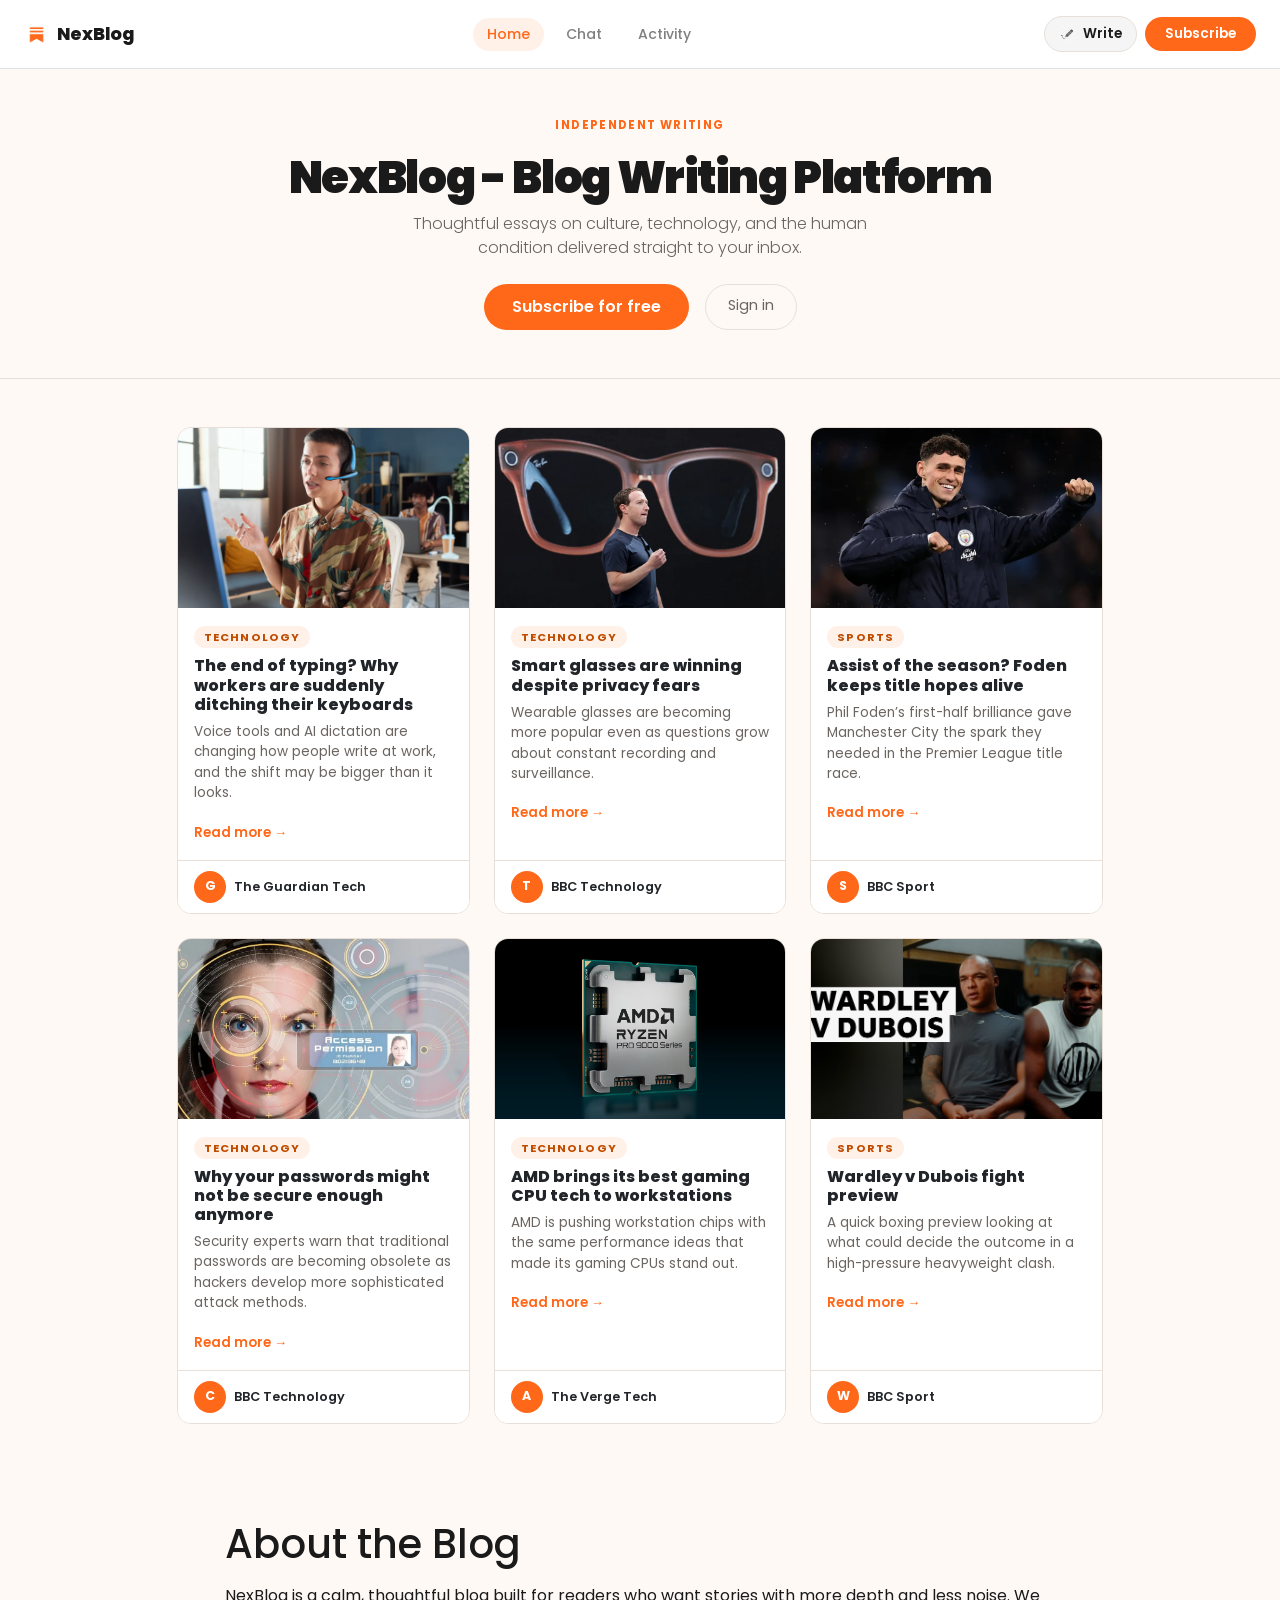
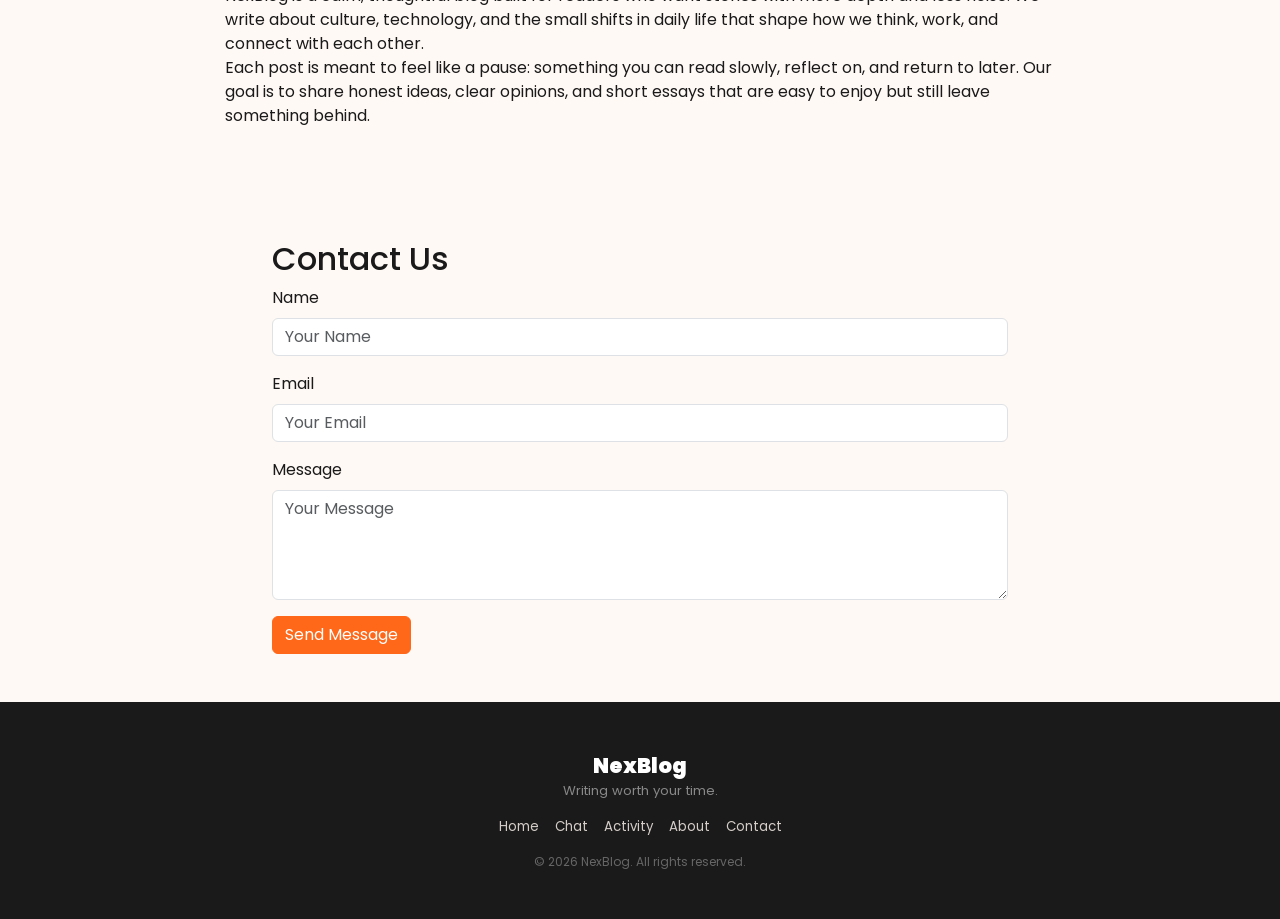
==== index.html @ 6709c3b9 "Add week-2 blog page files" ====
<!DOCTYPE html>
<html lang="en">
<head>
  <meta charset="UTF-8"/>
  <meta name="viewport" content="width=device-width, initial-scale=1.0"/>
  <meta name="description" content="NexBlog is a modern blog platform focused on technology, culture, and thoughtful writing.">
  <link rel="canonical" href="https://amarshaik.github.io/Blog/">
  <title>NexBlog — Blog</title>
  <link rel="icon" href="nexblog-logo.png">
  <link href="https://cdn.jsdelivr.net/npm/bootstrap@5.3.3/dist/css/bootstrap.min.css" rel="stylesheet"/>
  <link rel="stylesheet" href="style.css" />
</head>
<body>
  <nav class="navbar bg-white border-bottom site-nav px-4 py-3 d-flex justify-content-between align-items-center">
    <a href="index.html" class="d-flex align-items-center gap-2 text-decoration-none">
      <img loading="lazy" src="nexblog-logo.png" alt="Logo" class="logo-img" />
      <span class="logo-text">NexBlog</span>
    </a>
    <div class="d-flex gap-2">
      <a href="index.html" class="nav-link active">Home</a>
      <a href="chat.html" class="nav-link">Chat</a>
      <a href="activity.html" class="nav-link">Activity</a>
    </div>
    <div class="d-flex gap-2 align-items-center">
      <a href="index.html" class="btn-write d-flex align-items-center gap-2">
        <img loading="lazy" src="write-icon.jpg" alt="Write" class="btn-icon"/>
        Write
      </a>
      <a href="index.html#contact" class="btn-subscribe">Subscribe</a>
    </div>
  </nav>
  <header class="blog-header text-center py-5">
    <p class="header-tag">INDEPENDENT WRITING</p>
    <h1 class="header-title">NexBlog - Blog Writing Platform </h1>
    <p class="header-desc mx-auto">Thoughtful essays on culture, technology, and the human condition delivered straight to your inbox.</p>
    <div class="d-flex justify-content-center gap-3 mt-4">
      <a href="index.html#contact" class="btn-subscribe-lg">Subscribe for free</a>
      <a href="chat.html" class="btn-signin">Sign in</a>
    </div>
  </header>
  <div class="container py-5">
    <div class="row justify-content-center">
      <div class="col-12 col-xl-10">
        <div class="row row-cols-1 row-cols-md-2 row-cols-lg-3 g-4">
          <div class="col">
            <div class="card post-card h-100">
              <img loading="lazy" src="blog1.avif" class="card-img-top post-image" alt="Voice typing technology">
              <div class="card-body">
                <span class="card-category">TECHNOLOGY</span>
                <h5 class="card-title mt-2">The end of typing? Why workers are suddenly ditching their keyboards</h5>
                <p class="card-text">Voice tools and AI dictation are changing how people write at work, and the shift may be bigger than it looks.</p>
                <a href="https://www.theguardian.com/technology" class="read-more" target="_blank" rel="noopener noreferrer">Read more →</a>
              </div>
              <div class="card-footer d-flex align-items-center gap-2">
                <div class="author-avatar">G</div>
                <div>
                  <div class="author-name">The Guardian Tech</div>
                </div>
              </div>
            </div>
          </div>
          <div class="col">
            <div class="card post-card h-100">
              <img loading="lazy" src="blog2.webp" class="card-img-top post-image" alt="Technology">
              <div class="card-body">
                <span class="card-category">TECHNOLOGY</span>
                <h5 class="card-title mt-2">Smart glasses are winning despite privacy fears</h5>
                <p class="card-text">Wearable glasses are becoming more popular even as questions grow about constant recording and surveillance.</p>
                <a href="https://www.bbc.com/news/articles/cj37z8357e5o" class="read-more" target="_blank" rel="noopener noreferrer">Read more →</a>
              </div>
              <div class="card-footer d-flex align-items-center gap-2">
                <div class="author-avatar">T</div>
                <div>
                  <div class="author-name">BBC Technology</div>                </div>
              </div>
            </div>
          </div>
          <div class="col">
            <div class="card post-card h-100">
              <img loading="lazy" src="blog3.webp" class="card-img-top post-image" alt="Phil Foden">
              <div class="card-body">
                <span class="card-category">SPORTS</span>
                <h5 class="card-title mt-2">Assist of the season? Foden keeps title hopes alive</h5>
                <p class="card-text">Phil Foden’s first-half brilliance gave Manchester City the spark they needed in the Premier League title race.</p>
                <a href="https://www.bbc.com/sport/football/articles/cdxp0le9k1qo" class="read-more" target="_blank" rel="noopener noreferrer">Read more →</a>
              </div>
              <div class="card-footer d-flex align-items-center gap-2">
                <div class="author-avatar">S</div>
                <div>
                  <div class="author-name">BBC Sport</div>
                </div>
              </div>
            </div>
          </div>
          <div class="col">
            <div class="card post-card h-100">
              <img loading="lazy" src="blog4.webp" class="card-img-top post-image" alt="Cybersecurity threats">
              <div class="card-body">
                <span class="card-category">TECHNOLOGY</span>
                <h5 class="card-title mt-2">Why your passwords might not be secure enough anymore</h5>
                <p class="card-text">Security experts warn that traditional passwords are becoming obsolete as hackers develop more sophisticated attack methods.</p>
                <a href="https://www.bbc.com/news/articles/c8j4x7d2l9n0" class="read-more" target="_blank" rel="noopener noreferrer">Read more →</a>
              </div>
              <div class="card-footer d-flex align-items-center gap-2">
                <div class="author-avatar">C</div>
                <div>
                  <div class="author-name">BBC Technology</div>
                </div>
              </div>
            </div>
          </div>
          <div class="col">
            <div class="card post-card h-100">
              <img loading="lazy" src="blog5.avif" class="card-img-top post-image" alt="AMD Ryzen Pro">
              <div class="card-body">
                <span class="card-category">TECHNOLOGY</span>
                <h5 class="card-title mt-2">AMD brings its best gaming CPU tech to workstations</h5>
                <p class="card-text">AMD is pushing workstation chips with the same performance ideas that made its gaming CPUs stand out.</p>
                <a href="https://www.theverge.com/tech" class="read-more" target="_blank" rel="noopener noreferrer">Read more →</a>
              </div>
              <div class="card-footer d-flex align-items-center gap-2">
                <div class="author-avatar">A</div>
                <div>
                  <div class="author-name">The Verge Tech</div>
                </div>
              </div>
            </div>
          </div>
          <div class="col">
            <div class="card post-card h-100">
              <img loading="lazy" src="blog6.jpg" class="card-img-top post-image" alt="Boxing preview">
              <div class="card-body">
                <span class="card-category">SPORTS</span>
                <h5 class="card-title mt-2">Wardley v Dubois fight preview</h5>
                <p class="card-text">A quick boxing preview looking at what could decide the outcome in a high-pressure heavyweight clash.</p>
                <a href="https://www.bbc.com/sport/boxing/videos/cdjpyp2d7n1o" class="read-more" target="_blank" rel="noopener noreferrer">Read more →</a>
              </div>
              <div class="card-footer d-flex align-items-center gap-2">
                <div class="author-avatar">W</div>
                <div>
                  <div class="author-name">BBC Sport</div>
                </div>
              </div>
            </div>
          </div>
        </div>
      </div>
    </div>
  </div>
    <section id="about">
      <div class="container py-5">
        <div class="row justify-content-center">
          <div class="col-12 col-lg-9">
            <h1>About the Blog</h1>
            <p class="para mt-3">NexBlog is a calm, thoughtful blog built for readers who want stories with more depth and less noise. We write about culture, technology, and the small shifts in daily life that shape how we think, work, and connect with each other.<br>
            Each post is meant to feel like a pause: something you can read slowly, reflect on, and return to later. Our goal is to share honest ideas, clear opinions, and short essays that are easy to enjoy but still leave something behind.</p>
          </div>
        </div>
      </div>
    </section>
    <section id="contact">
      <div class="container py-5">
        <div class="row justify-content-center">
          <div class="col-12 col-lg-8">
            <h2>Contact Us</h2>
            <form>
              <div class="mb-3">
                <label for="name" class="form-label">Name</label>
                <input type="text" class="form-control" id="name" placeholder="Your Name">
              </div>
              <div class="mb-3">
                <label for="email" class="form-label">Email</label>
                <input type="email" class="form-control" id="email" placeholder="Your Email">
              </div>
              <div class="mb-3">
                <label for="message" class="form-label">Message</label>
                <textarea class="form-control" id="message" rows="4" placeholder="Your Message"></textarea>
              </div>
              <button type="submit" class="btn btn-orange">Send Message</button>
            </form>
          </div>
        </div>
      </div>
    </section>
  <footer class="site-footer text-center py-5">
    <div class="footer-logo">NexBlog</div>
    <p class="footer-tagline">Writing worth your time.</p>
    <div class="d-flex justify-content-center gap-3 flex-wrap my-3">
      <a href="index.html" class="footer-link">Home</a>
      <a href="chat.html" class="footer-link">Chat</a>
      <a href="activity.html" class="footer-link">Activity</a>
      <a href="#about" class="footer-link">About</a>
      <a href="#contact" class="footer-link">Contact</a>
    </div>
    <p class="footer-copy">© 2026 NexBlog. All rights reserved.</p>
  </footer>
  <script src="https://cdn.jsdelivr.net/npm/bootstrap@5.3.3/dist/js/bootstrap.bundle.min.js"></script>
</body>
</html>
---- style.css ----
@import url('https://fonts.googleapis.com/css2?family=Martel+Sans:wght@200;300;400;600;700;800;900&family=Poppins:ital,wght@0,100;0,200;0,300;0,400;0,500;0,600;0,700;0,800;0,900;1,100;1,200;1,300;1,400;1,500;1,600;1,700;1,800;1,900&display=swap');
body{
  font-family:"Poppins",sans-serif;
  background-color:rgb(255, 249, 245);
  color:#1a1a1a;
}
.logo-img{
  width:25px;
  height:auto;
}
.logo-text{
  font-family:"Poppins",sans-serif;
  font-weight:800;
  font-size:1.1rem;
  color:#1a1a1a;
}
.nav-link{
  font-size:.88rem;
  font-weight:500;
  color: gray;
  padding:6px 14px;
  border-radius:20px;
  text-decoration:none;
}
.nav-link:hover,
.nav-link.active{
  background-color:#fff0e8;
  color:rgb(255, 103, 25);
}
.btn-subscribe{
  background-color:rgb(255, 103, 25);
  color:#fff;
  font-size:.85rem;
  font-weight:600;
  padding:7px 20px;
  border-radius:20px;
  text-decoration:none;
}
.btn-subscribe:hover{
  background-color:#e05510;
  color:#fff;
}
.btn-write{
  display:inline-flex;
  align-items:center;
  gap:8px;
  background-color:#f5f5f5;
  border:1px solid rgb(232, 224, 216);
  color:#1a1a1a;
  font-size:.85rem;
  font-weight:600;
  padding:7px 14px;
  border-radius:20px;
  text-decoration:none;
  transition:all 0.3s ease;
}
.btn-write:hover{
  background-color:rgb(255, 103, 25);
  border-color:rgb(255, 103, 25);
  color:#fff;
}

.btn-icon{
  width:16px;
  height:16px;
  object-fit:contain;
  display:block;
}
.blog-header{
  background-color:rgb(255, 249, 245);
  border-bottom:1px solid rgb(232, 224, 216);
}
.site-nav{
  position:sticky;
  top:0;
  z-index:1020;
}
.header-tag{
  font-size:.72rem;
  font-weight:700;
  letter-spacing:.12em;
  color:rgb(255, 103, 25);
}
.header-title{
  font-family:"Poppins",sans-serif;
  font-weight:900;
  font-size:2.8rem;
  letter-spacing:-.03em;
}
.header-desc{
  font-size:1rem;
  font-weight:300;
  color:rgb(107, 101, 97);
  max-width:520px;
}
.header-meta{
  font-size:.82rem;
  color:rgb(107, 101, 97);
}
.btn-subscribe-lg{
  background-color:rgb(255, 103, 25);
  color:#fff;
  font-weight:600;
  padding:11px 28px;
  border-radius:24px;
  text-decoration:none;
}
.btn-subscribe-lg:hover{
  background-color:#e05510;
  color:#fff;
}
.btn-signin{
  border:1.5px solid rgb(232, 224, 216);
  color:rgb(107, 101, 97);
  padding:10px 22px;
  border-radius:24px;
  text-decoration:none;
  font-size:.9rem;
}
.btn-signin:hover{
  border-color:rgb(255, 103, 25);
  color:rgb(255, 103, 25);
}
.btn-orange{
  background-color:rgb(255, 103, 25);
  border-color:rgb(255, 103, 25);
  color:#fff;
}
.btn-orange:hover{
  background-color:#e05510;
  border-color:#e05510;
  color:#fff;
}
.post-card{
  border:1px solid rgb(232, 224, 216);
  border-radius:14px;
  overflow:hidden;
  background-color:#fff;
  transition:transform .2s ease, box-shadow .2s ease;
}
.post-card:hover{
  box-shadow:0 8px 24px rgba(0,0,0,.1);
  transform:translateY(-3px);
}
.post-image{
  height:180px;
  object-fit:cover;
}
.card-category{
  font-size:.7rem;
  font-weight:700;
  letter-spacing:.1em;
  color:#c04c00;
  background-color:#fff0e8;
  padding:3px 10px;
  border-radius:20px;
}
.card-title{
  font-family:"Poppins",sans-serif;
  font-weight:800;
  font-size:1rem;
}
.card-text{
  font-size:.85rem;
  color:rgb(107, 101, 97);
}
.card-footer{
  background-color:#fff;
  border-top:1px solid rgb(232, 224, 216);
  padding:10px 16px;
}
.read-more{
  font-size:.82rem;
  font-weight:600;
  color:rgb(255, 103, 25);
  text-decoration:none;
}
.read-more:hover{
  color:#e05510;
}
.author-avatar{
  width:32px;
  height:32px;
  border-radius:50%;
  background-color:rgb(255, 103, 25);
  color:#fff;
  font-size:.78rem;
  font-weight:700;
  display:flex;
  align-items:center;
  justify-content:center;
}
.author-name{
  font-size:.8rem;
  font-weight:600;
}
.author-date{
  font-size:.72rem;
  color:rgb(107, 101, 97);
}
.sidebar-widget{
  background-color:#fff;
  border:1px solid rgb(232, 224, 216);
  border-radius:12px;
  padding:20px;
}
.widget-title{
  font-family:"Poppins",sans-serif;
  font-weight:800;
  font-size:.9rem;
  padding-bottom:10px;
  border-bottom:2px solid rgb(232, 224, 216);
  margin-bottom:12px;
}
.sidebar-link{
  font-size:.85rem;
  color:#1a1a1a;
  text-decoration:none;
  padding:7px 8px;
  border-radius:6px;
  display:flex;
}
.sidebar-link:hover{
  background-color:#fff0e8;
  color:rgb(255, 103, 25);
}
.badge-count{
  font-size:.72rem;
  font-weight:600;
  color:rgb(107, 101, 97);
  background-color:rgb(255, 249, 245);
  border:1px solid rgb(232, 224, 216);
  padding:1px 8px;
  border-radius:20px;
}
.recent-date{
  font-size:.72rem;
  color:rgb(107, 101, 97);
  white-space:nowrap;
}
.sidebar-cta{
  background-color:#1a1a1a;
  border-color:#1a1a1a;
}
.cta-label{
  font-size:.68rem;
  font-weight:700;
  letter-spacing:.1em;
  color:rgb(255, 103, 25);
  margin-bottom:6px;
}
.cta-heading{
  font-family:"Poppins",sans-serif;
  font-weight:800;
  color:#fff;
  font-size:.95rem;
}
.cta-sub{
  font-size:.82rem;
  color:#aaa;
}
.btn-cta{
  background-color:rgb(255, 103, 25);
  color:#fff;
  border-radius:22px;
  font-size:.88rem;
  font-weight:600;
  padding:10px;
  text-decoration:none;
}
.btn-cta:hover{
  background-color:#e05510;
  color:#fff;
}
.site-footer{
  background-color:#1a1a1a;
  color:#d4cdc8;
}
.footer-logo{
  font-family:"Poppins",sans-serif;
  font-weight:900;
  font-size:1.3rem;
  color:#fff;
}
.footer-tagline{
  font-size:.82rem;
  color:#888;
}
.footer-link{
  font-size:.83rem;
  color:#d4cdc8;
  text-decoration:none;
}
.footer-link:hover{
  color:rgb(255, 103, 25);
}
.footer-copy{
  font-size:.75rem;
  color:#666;
  margin:0;
}
.empty-page{
  min-height:60vh;
  display:flex;
  flex-direction:column;
  align-items:center;
  justify-content:center;
  text-align:center;
  padding:64px 24px;
}
.empty-icon{
  width:70px;
  height:70px;
  border-radius:50%;
  background-color:#fff0e8;
  display:flex;
  align-items:center;
  justify-content:center;
  margin-bottom:20px;
}
.empty-icon svg{
  width:32px;
  height:32px;
  stroke:rgb(255, 103, 25);
  fill:none;
  stroke-width:1.8;
  stroke-linecap:round;
  stroke-linejoin:round;
}
.empty-heading{
  font-family:"Poppins",sans-serif;
  font-size:1.35rem;
  font-weight:800;
  margin-bottom:10px;
}
.empty-body{
  font-size:.88rem;
  color:rgb(107, 101, 97);
  max-width:340px;
  line-height:1.65;
}
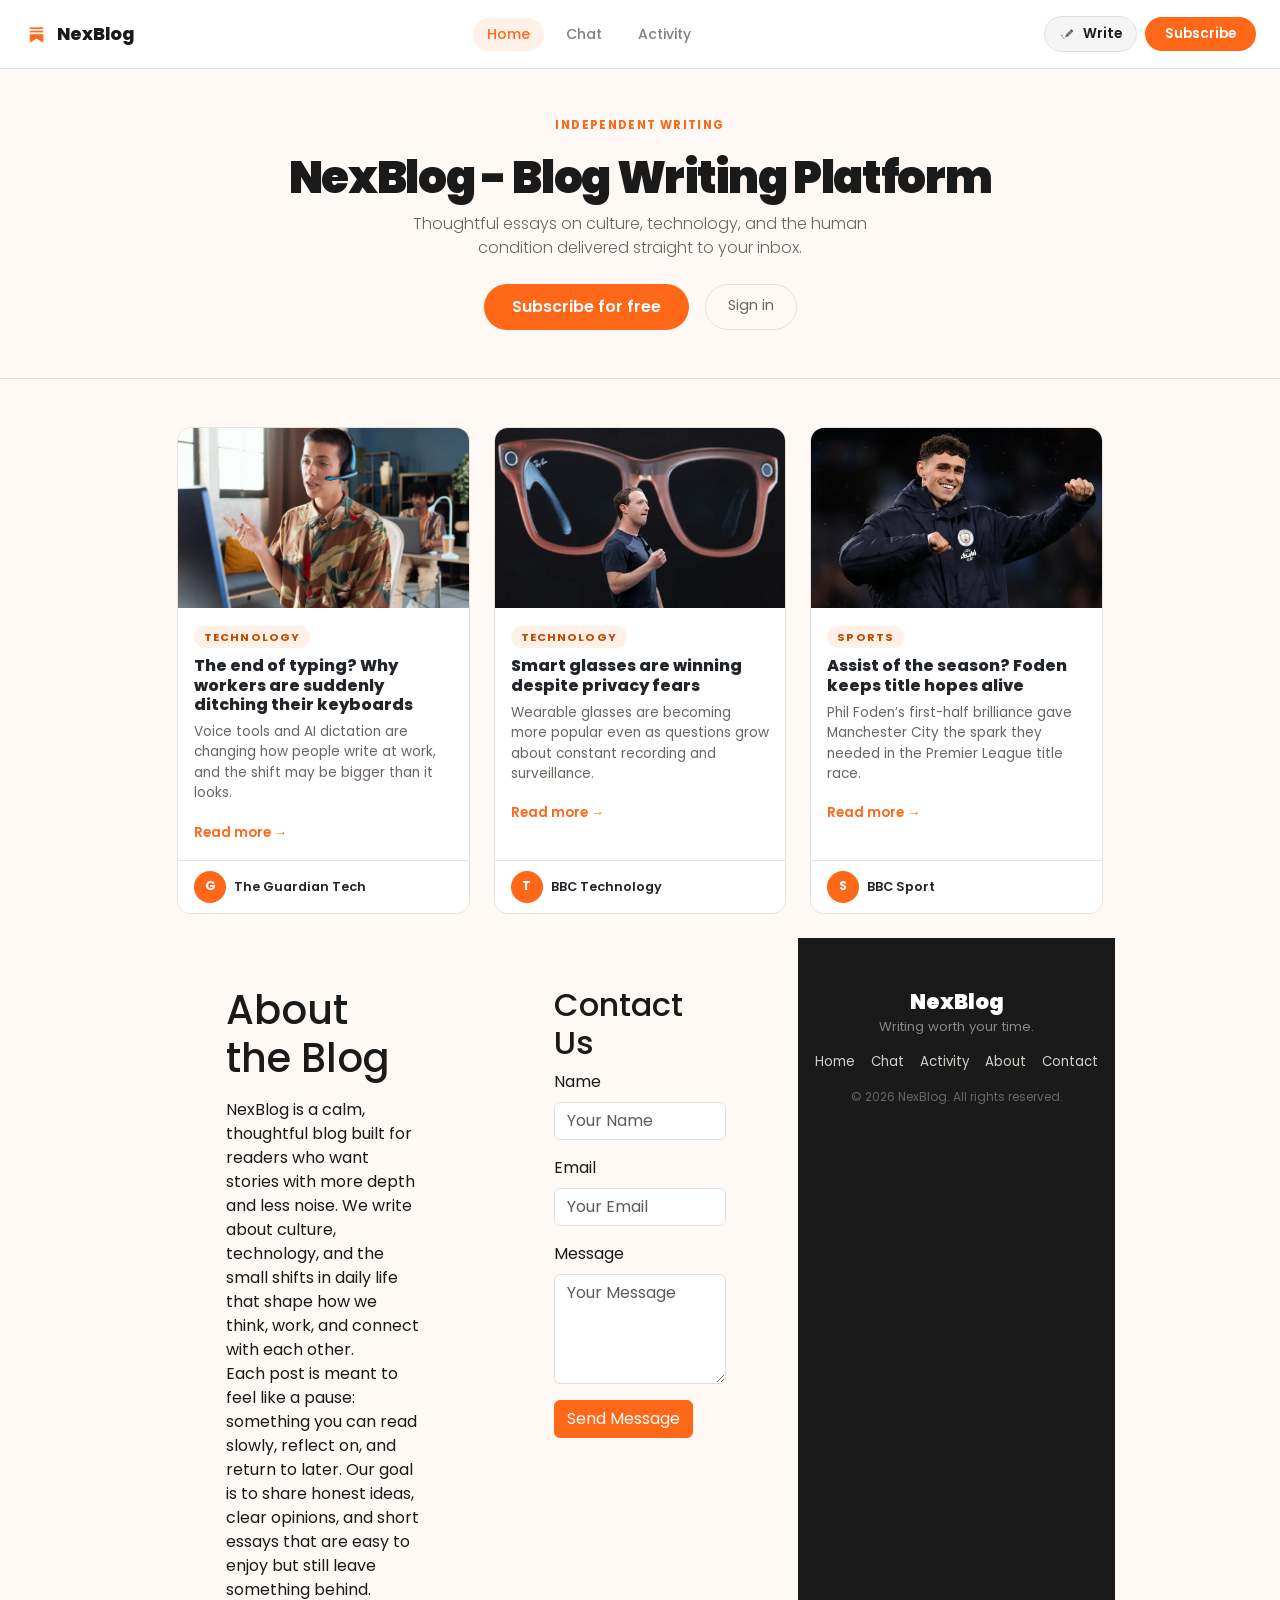
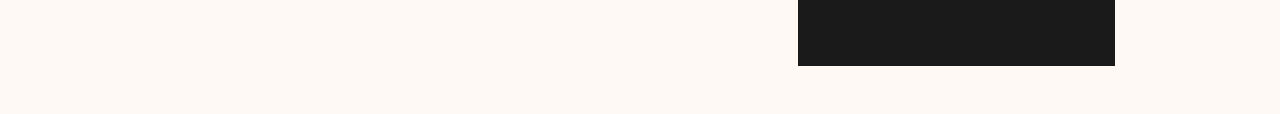
==== commit 1e3259e7: "Update blog index page" ====
--- a/index.html
+++ b/index.html
@@ -92,7 +92,7 @@
               </div>
             </div>
           </div>
-          <div class="col">
+          <!-- <div class="col">
             <div class="card post-card h-100">
               <img loading="lazy" src="blog4.webp" class="card-img-top post-image" alt="Cybersecurity threats">
               <div class="card-body">
@@ -146,7 +146,7 @@
         </div>
       </div>
     </div>
-  </div>
+  </div> -->
     <section id="about">
       <div class="container py-5">
         <div class="row justify-content-center">
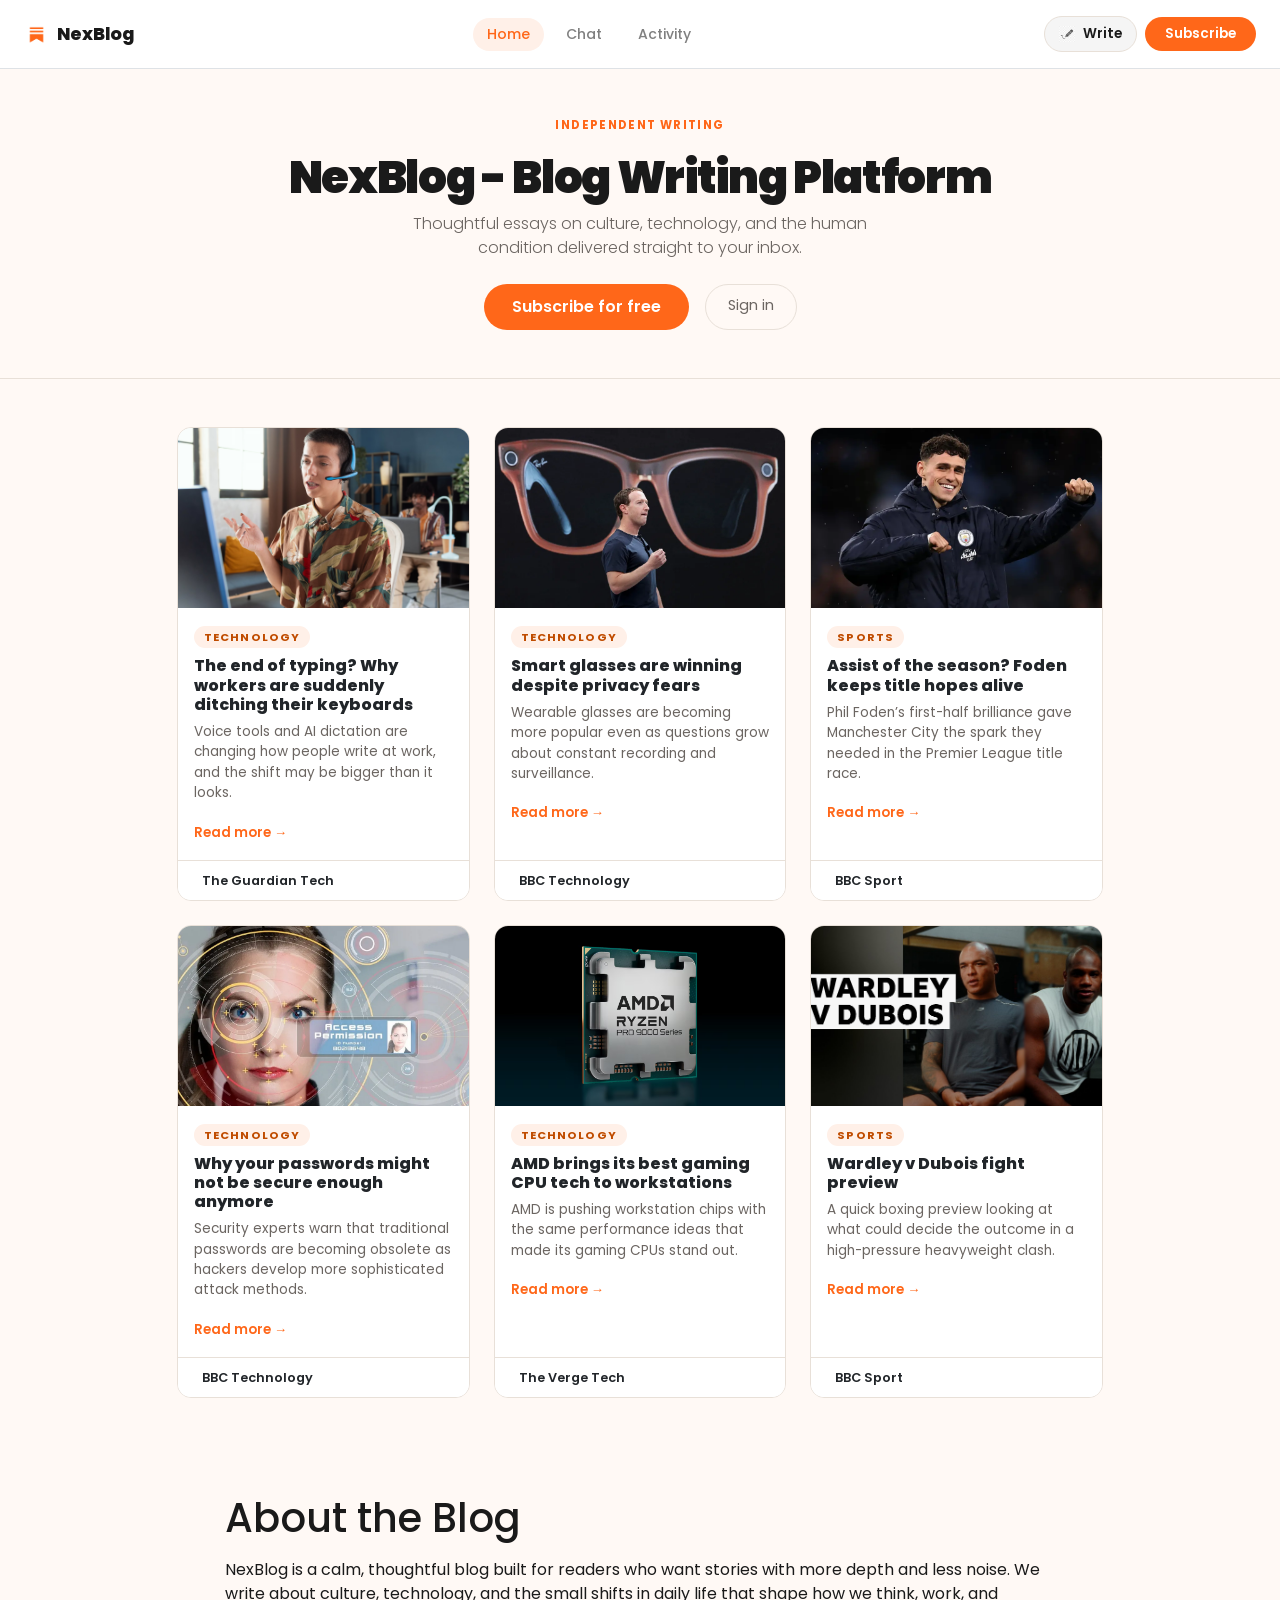
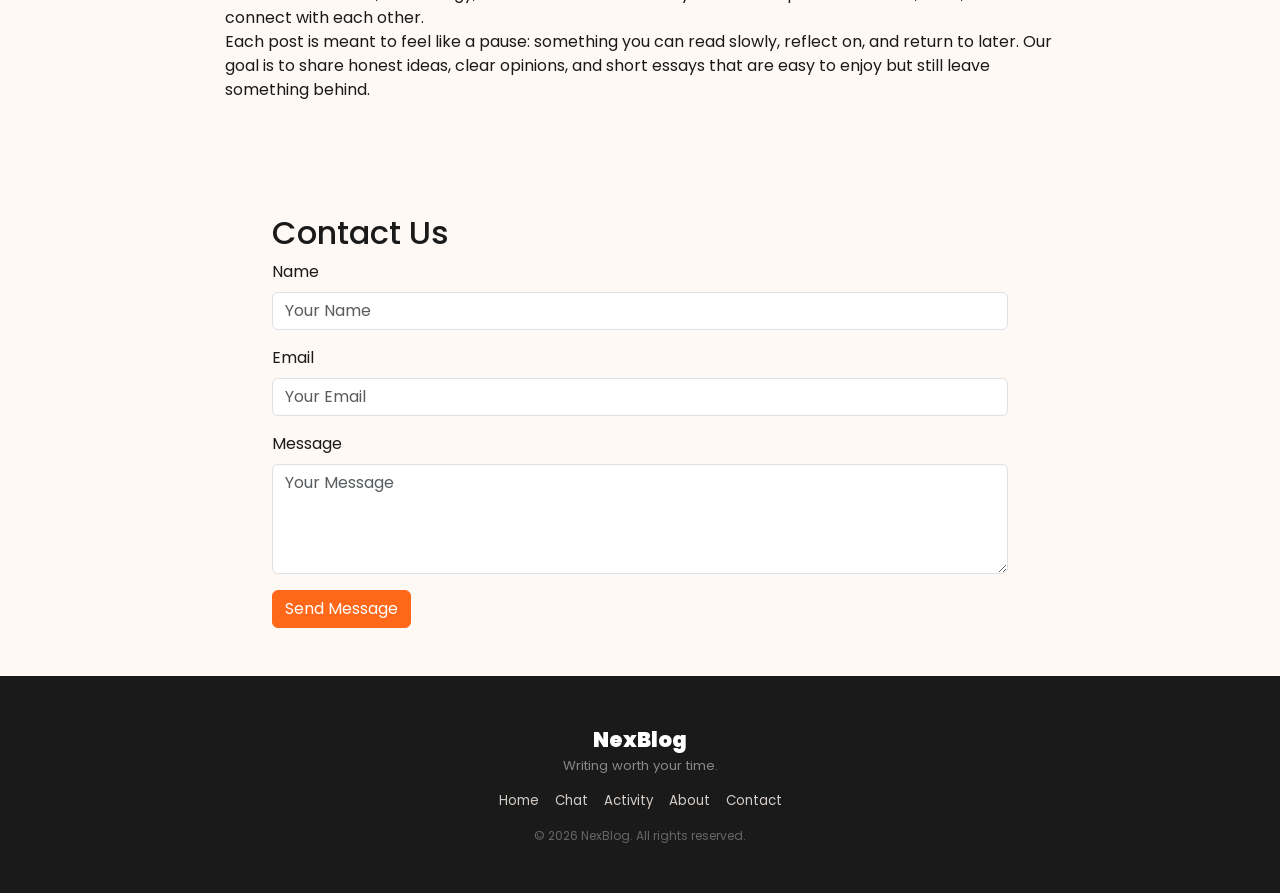
==== commit bab22431: "Update blog page files" ====
--- a/index.html
+++ b/index.html
@@ -49,10 +49,10 @@
                 <span class="card-category">TECHNOLOGY</span>
                 <h5 class="card-title mt-2">The end of typing? Why workers are suddenly ditching their keyboards</h5>
                 <p class="card-text">Voice tools and AI dictation are changing how people write at work, and the shift may be bigger than it looks.</p>
-                <a href="https://www.theguardian.com/technology" class="read-more" target="_blank" rel="noopener noreferrer">Read more →</a>
+                <a href="" class="read-more" target="_blank" rel="noopener noreferrer">Read more →</a>
               </div>
               <div class="card-footer d-flex align-items-center gap-2">
-                <div class="author-avatar">G</div>
+                <div class="author-avatar"></div>
                 <div>
                   <div class="author-name">The Guardian Tech</div>
                 </div>
@@ -66,10 +66,10 @@
                 <span class="card-category">TECHNOLOGY</span>
                 <h5 class="card-title mt-2">Smart glasses are winning despite privacy fears</h5>
                 <p class="card-text">Wearable glasses are becoming more popular even as questions grow about constant recording and surveillance.</p>
-                <a href="https://www.bbc.com/news/articles/cj37z8357e5o" class="read-more" target="_blank" rel="noopener noreferrer">Read more →</a>
+                <a href="" class="read-more" target="_blank" rel="noopener noreferrer">Read more →</a>
               </div>
               <div class="card-footer d-flex align-items-center gap-2">
-                <div class="author-avatar">T</div>
+                <div class="author-avatar"></div>
                 <div>
                   <div class="author-name">BBC Technology</div>                </div>
               </div>
@@ -82,27 +82,27 @@
                 <span class="card-category">SPORTS</span>
                 <h5 class="card-title mt-2">Assist of the season? Foden keeps title hopes alive</h5>
                 <p class="card-text">Phil Foden’s first-half brilliance gave Manchester City the spark they needed in the Premier League title race.</p>
-                <a href="https://www.bbc.com/sport/football/articles/cdxp0le9k1qo" class="read-more" target="_blank" rel="noopener noreferrer">Read more →</a>
+                <a href="" class="read-more" target="_blank" rel="noopener noreferrer">Read more →</a>
               </div>
               <div class="card-footer d-flex align-items-center gap-2">
-                <div class="author-avatar">S</div>
+                <div class="author-avatar"></div>
                 <div>
                   <div class="author-name">BBC Sport</div>
                 </div>
               </div>
             </div>
           </div>
-          <!-- <div class="col">
+          <div class="col">
             <div class="card post-card h-100">
               <img loading="lazy" src="blog4.webp" class="card-img-top post-image" alt="Cybersecurity threats">
               <div class="card-body">
                 <span class="card-category">TECHNOLOGY</span>
                 <h5 class="card-title mt-2">Why your passwords might not be secure enough anymore</h5>
                 <p class="card-text">Security experts warn that traditional passwords are becoming obsolete as hackers develop more sophisticated attack methods.</p>
-                <a href="https://www.bbc.com/news/articles/c8j4x7d2l9n0" class="read-more" target="_blank" rel="noopener noreferrer">Read more →</a>
+                <a href="" class="read-more" target="_blank" rel="noopener noreferrer">Read more →</a>
               </div>
               <div class="card-footer d-flex align-items-center gap-2">
-                <div class="author-avatar">C</div>
+                <div class="author-avatar"></div>
                 <div>
                   <div class="author-name">BBC Technology</div>
                 </div>
@@ -116,10 +116,10 @@
                 <span class="card-category">TECHNOLOGY</span>
                 <h5 class="card-title mt-2">AMD brings its best gaming CPU tech to workstations</h5>
                 <p class="card-text">AMD is pushing workstation chips with the same performance ideas that made its gaming CPUs stand out.</p>
-                <a href="https://www.theverge.com/tech" class="read-more" target="_blank" rel="noopener noreferrer">Read more →</a>
+                <a href="" class="read-more" target="_blank" rel="noopener noreferrer">Read more →</a>
               </div>
               <div class="card-footer d-flex align-items-center gap-2">
-                <div class="author-avatar">A</div>
+                <div class="author-avatar"></div>
                 <div>
                   <div class="author-name">The Verge Tech</div>
                 </div>
@@ -133,10 +133,10 @@
                 <span class="card-category">SPORTS</span>
                 <h5 class="card-title mt-2">Wardley v Dubois fight preview</h5>
                 <p class="card-text">A quick boxing preview looking at what could decide the outcome in a high-pressure heavyweight clash.</p>
-                <a href="https://www.bbc.com/sport/boxing/videos/cdjpyp2d7n1o" class="read-more" target="_blank" rel="noopener noreferrer">Read more →</a>
+                <a href="" class="read-more" target="_blank" rel="noopener noreferrer">Read more →</a>
               </div>
               <div class="card-footer d-flex align-items-center gap-2">
-                <div class="author-avatar">W</div>
+                <div class="author-avatar"></div>
                 <div>
                   <div class="author-name">BBC Sport</div>
                 </div>
@@ -146,7 +146,7 @@
         </div>
       </div>
     </div>
-  </div> -->
+  </div>
     <section id="about">
       <div class="container py-5">
         <div class="row justify-content-center">
--- a/style.css
+++ b/style.css
@@ -177,18 +177,6 @@
 }
 .read-more:hover{
   color:#e05510;
-}
-.author-avatar{
-  width:32px;
-  height:32px;
-  border-radius:50%;
-  background-color:rgb(255, 103, 25);
-  color:#fff;
-  font-size:.78rem;
-  font-weight:700;
-  display:flex;
-  align-items:center;
-  justify-content:center;
 }
 .author-name{
   font-size:.8rem;
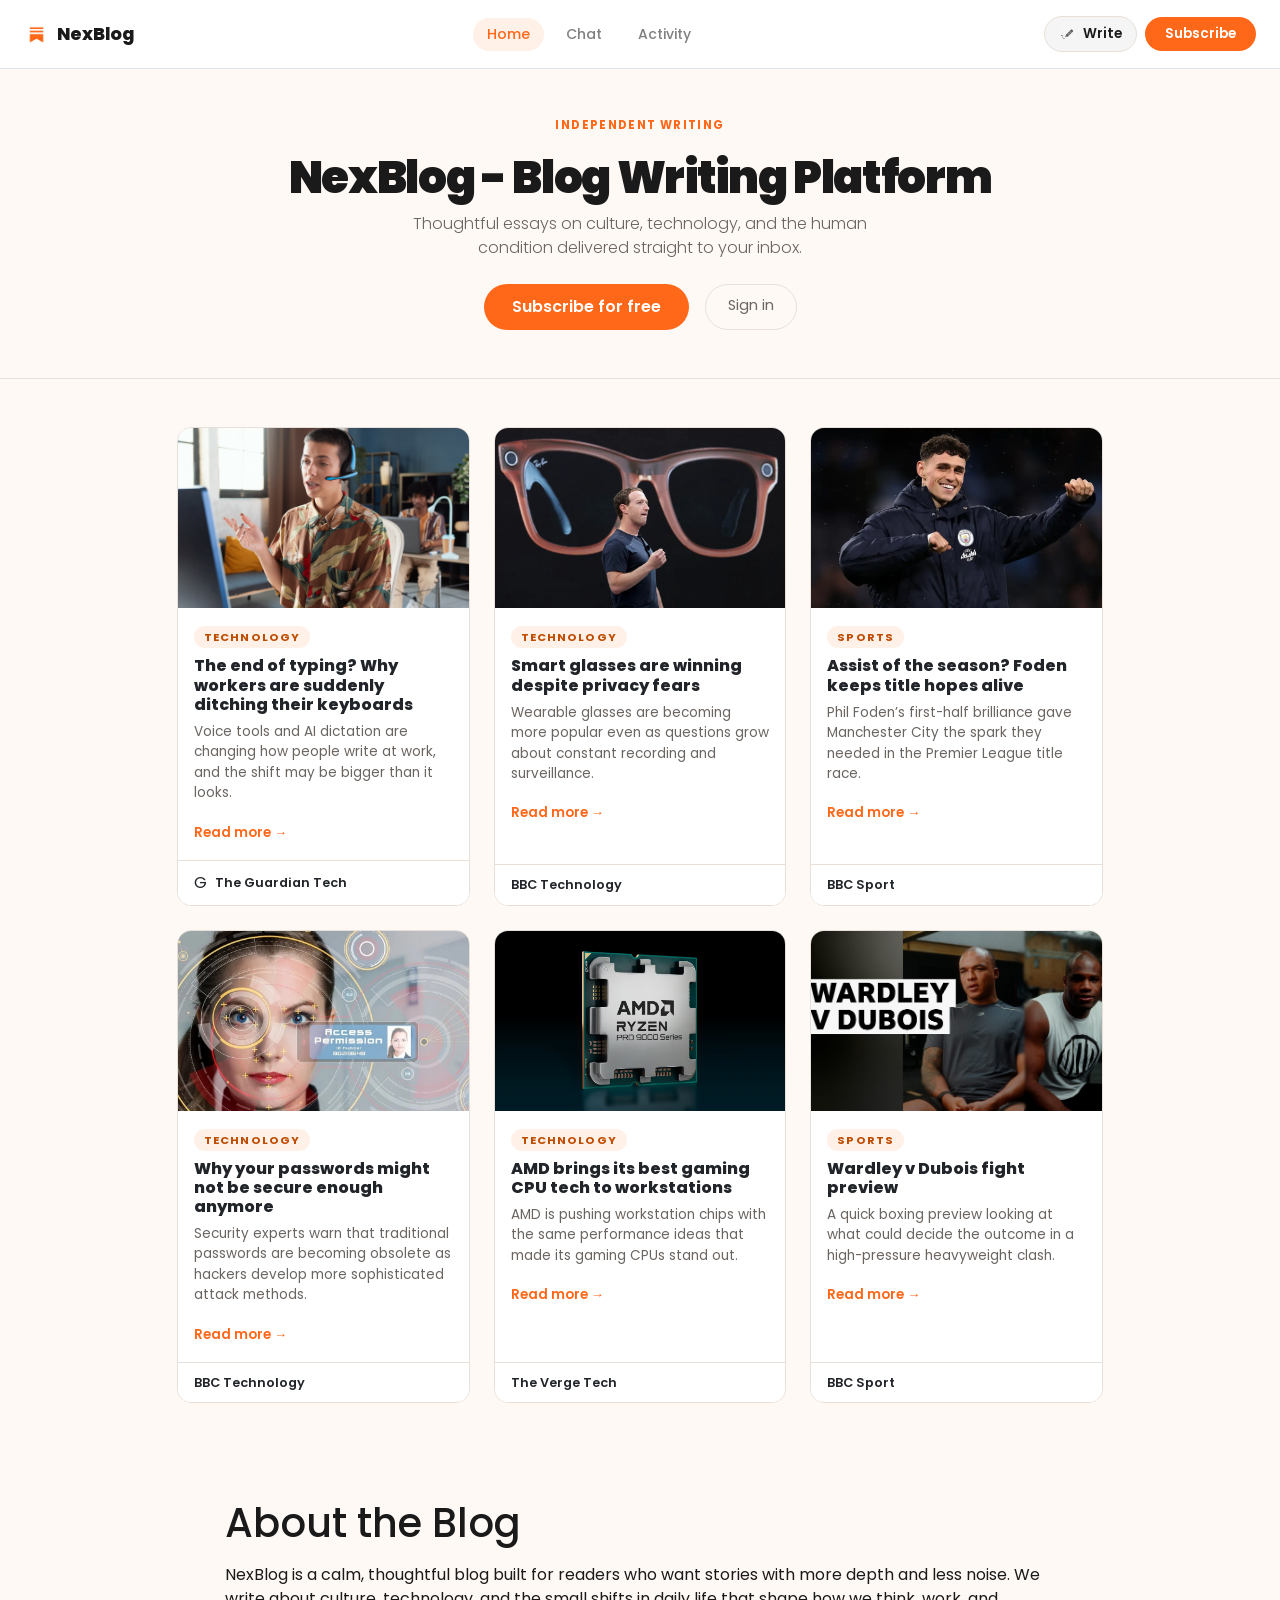
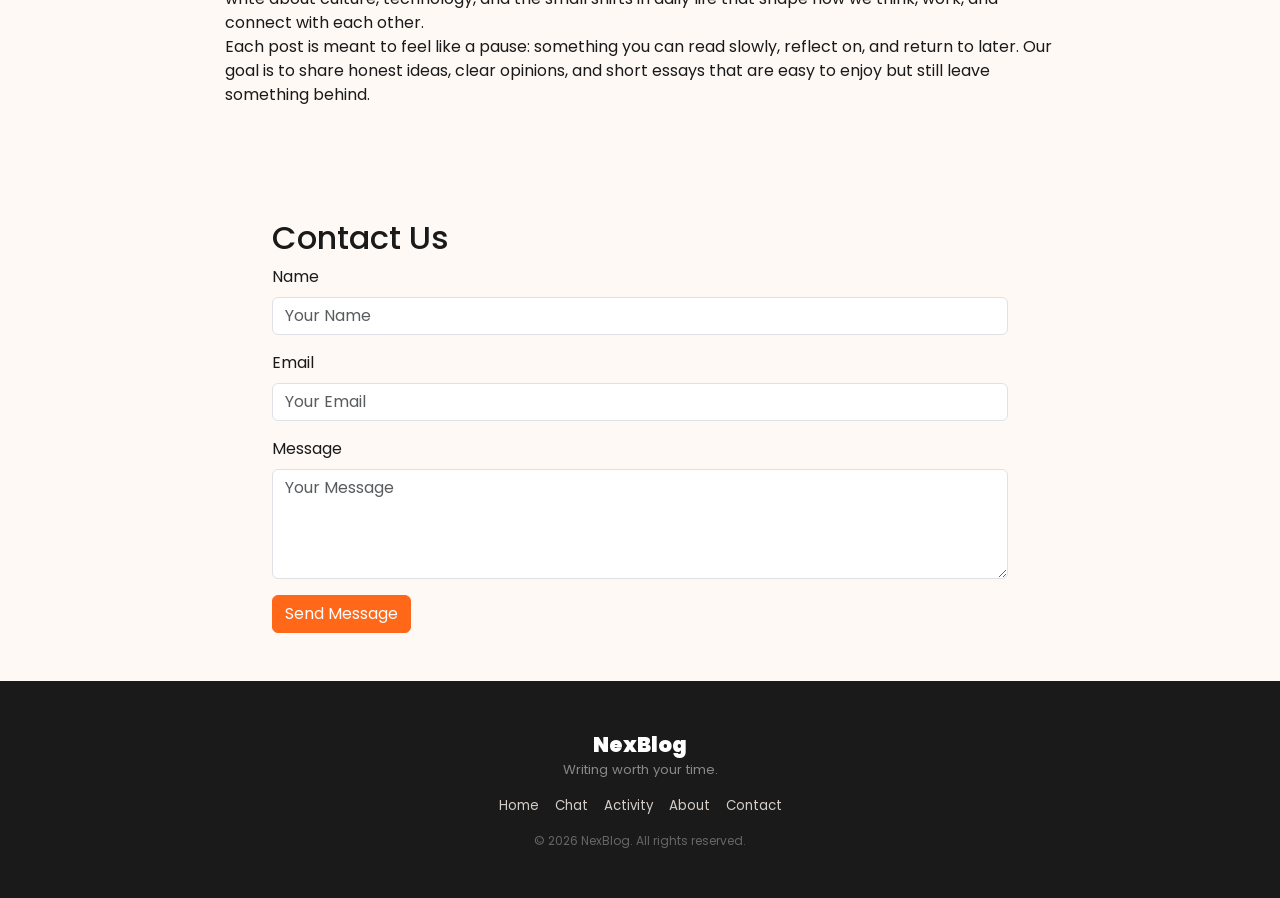
==== commit 2d37691f: "Update blog page files" ====
--- a/index.html
+++ b/index.html
@@ -49,10 +49,10 @@
                 <span class="card-category">TECHNOLOGY</span>
                 <h5 class="card-title mt-2">The end of typing? Why workers are suddenly ditching their keyboards</h5>
                 <p class="card-text">Voice tools and AI dictation are changing how people write at work, and the shift may be bigger than it looks.</p>
-                <a href="" class="read-more" target="_blank" rel="noopener noreferrer">Read more →</a>
+                <a href="https://www.theguardian.com/technology" class="read-more" target="_blank" rel="noopener noreferrer">Read more →</a>
               </div>
               <div class="card-footer d-flex align-items-center gap-2">
-                <div class="author-avatar"></div>
+                <div class="author-avatar">G</div>
                 <div>
                   <div class="author-name">The Guardian Tech</div>
                 </div>
@@ -66,10 +66,9 @@
                 <span class="card-category">TECHNOLOGY</span>
                 <h5 class="card-title mt-2">Smart glasses are winning despite privacy fears</h5>
                 <p class="card-text">Wearable glasses are becoming more popular even as questions grow about constant recording and surveillance.</p>
-                <a href="" class="read-more" target="_blank" rel="noopener noreferrer">Read more →</a>
+                <a href="https://www.bbc.com/news/articles/cj37z8357e5o" class="read-more" target="_blank" rel="noopener noreferrer">Read more →</a>
               </div>
               <div class="card-footer d-flex align-items-center gap-2">
-                <div class="author-avatar"></div>
                 <div>
                   <div class="author-name">BBC Technology</div>                </div>
               </div>
@@ -82,10 +81,9 @@
                 <span class="card-category">SPORTS</span>
                 <h5 class="card-title mt-2">Assist of the season? Foden keeps title hopes alive</h5>
                 <p class="card-text">Phil Foden’s first-half brilliance gave Manchester City the spark they needed in the Premier League title race.</p>
-                <a href="" class="read-more" target="_blank" rel="noopener noreferrer">Read more →</a>
+                <a href="https://www.bbc.com/sport/football/articles/cdxp0le9k1qo" class="read-more" target="_blank" rel="noopener noreferrer">Read more →</a>
               </div>
               <div class="card-footer d-flex align-items-center gap-2">
-                <div class="author-avatar"></div>
                 <div>
                   <div class="author-name">BBC Sport</div>
                 </div>
@@ -99,10 +97,9 @@
                 <span class="card-category">TECHNOLOGY</span>
                 <h5 class="card-title mt-2">Why your passwords might not be secure enough anymore</h5>
                 <p class="card-text">Security experts warn that traditional passwords are becoming obsolete as hackers develop more sophisticated attack methods.</p>
-                <a href="" class="read-more" target="_blank" rel="noopener noreferrer">Read more →</a>
+                <a href="https://www.bbc.com/news/articles/c8j4x7d2l9n0" class="read-more" target="_blank" rel="noopener noreferrer">Read more →</a>
               </div>
               <div class="card-footer d-flex align-items-center gap-2">
-                <div class="author-avatar"></div>
                 <div>
                   <div class="author-name">BBC Technology</div>
                 </div>
@@ -116,10 +113,9 @@
                 <span class="card-category">TECHNOLOGY</span>
                 <h5 class="card-title mt-2">AMD brings its best gaming CPU tech to workstations</h5>
                 <p class="card-text">AMD is pushing workstation chips with the same performance ideas that made its gaming CPUs stand out.</p>
-                <a href="" class="read-more" target="_blank" rel="noopener noreferrer">Read more →</a>
+                <a href="https://www.theverge.com/tech" class="read-more" target="_blank" rel="noopener noreferrer">Read more →</a>
               </div>
               <div class="card-footer d-flex align-items-center gap-2">
-                <div class="author-avatar"></div>
                 <div>
                   <div class="author-name">The Verge Tech</div>
                 </div>
@@ -133,10 +129,9 @@
                 <span class="card-category">SPORTS</span>
                 <h5 class="card-title mt-2">Wardley v Dubois fight preview</h5>
                 <p class="card-text">A quick boxing preview looking at what could decide the outcome in a high-pressure heavyweight clash.</p>
-                <a href="" class="read-more" target="_blank" rel="noopener noreferrer">Read more →</a>
+                <a href="https://www.bbc.com/sport/boxing/videos/cdjpyp2d7n1o" class="read-more" target="_blank" rel="noopener noreferrer">Read more →</a>
               </div>
               <div class="card-footer d-flex align-items-center gap-2">
-                <div class="author-avatar"></div>
                 <div>
                   <div class="author-name">BBC Sport</div>
                 </div>
